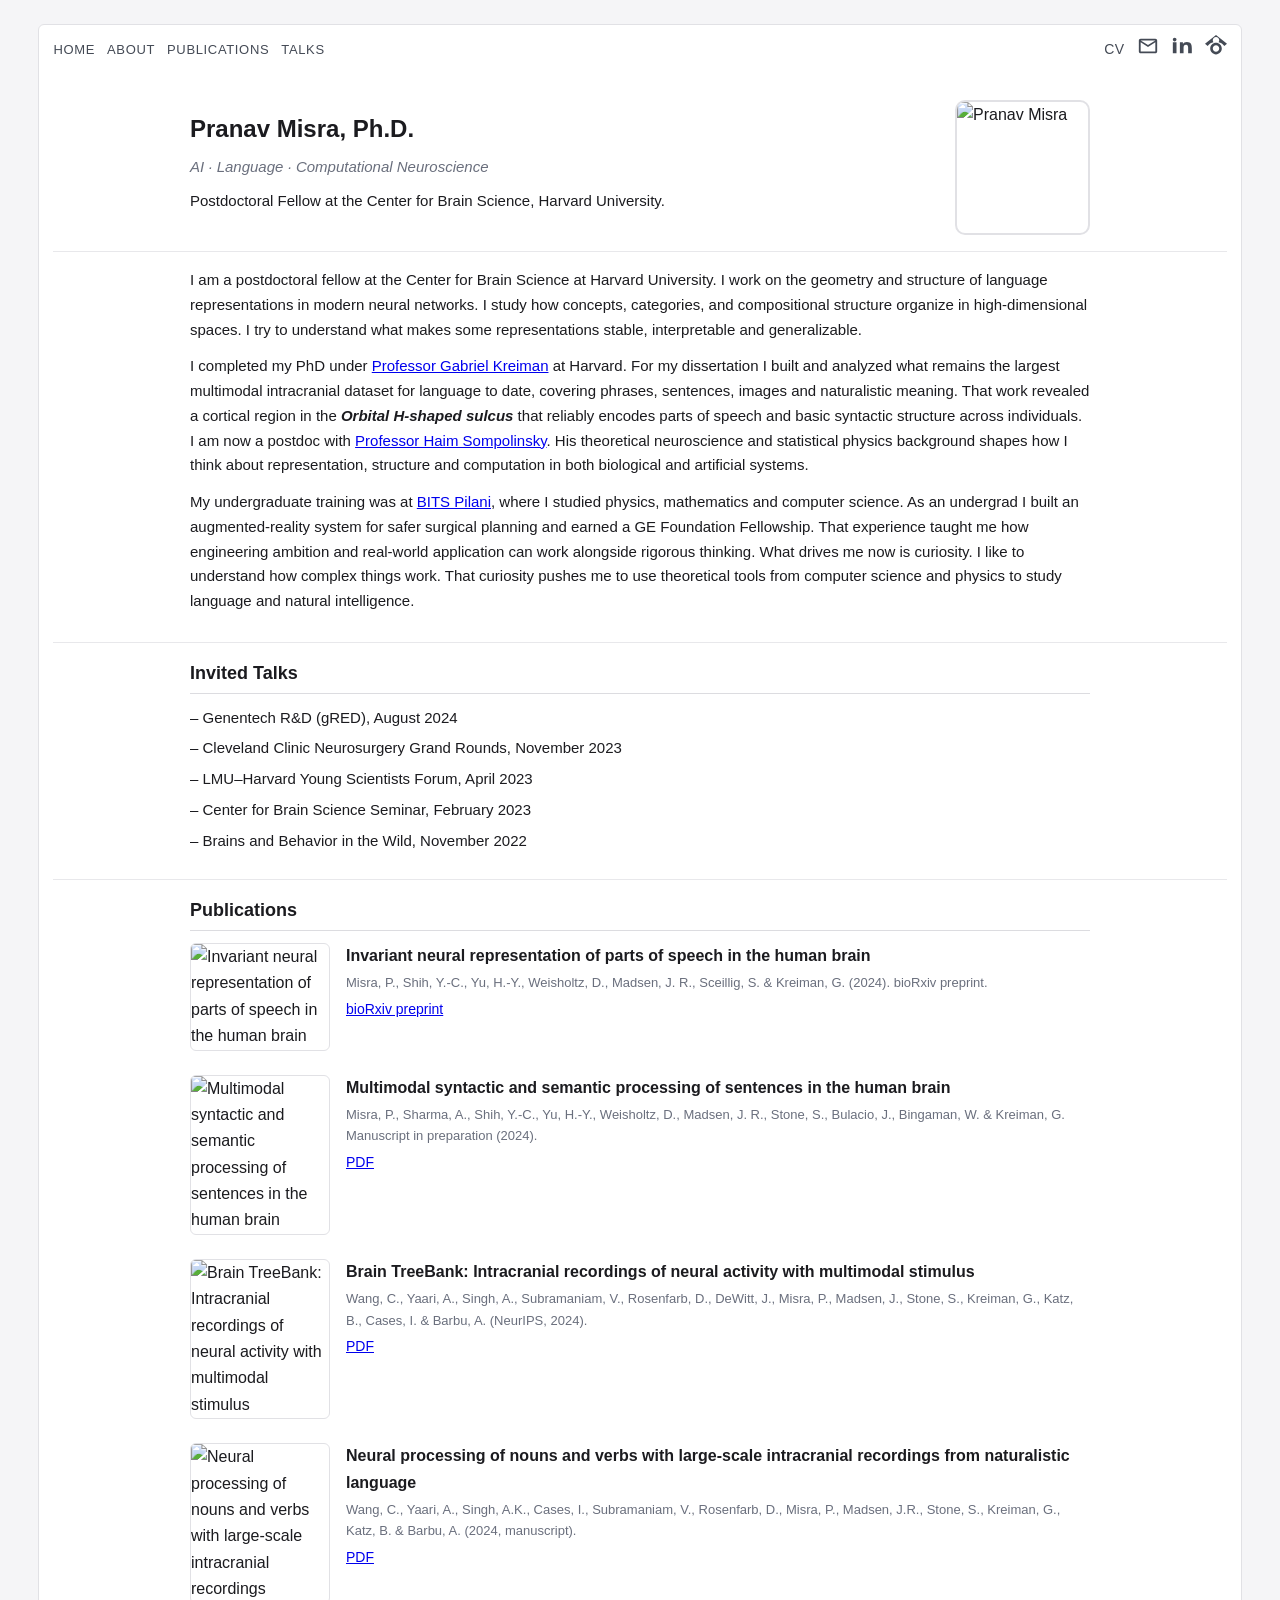
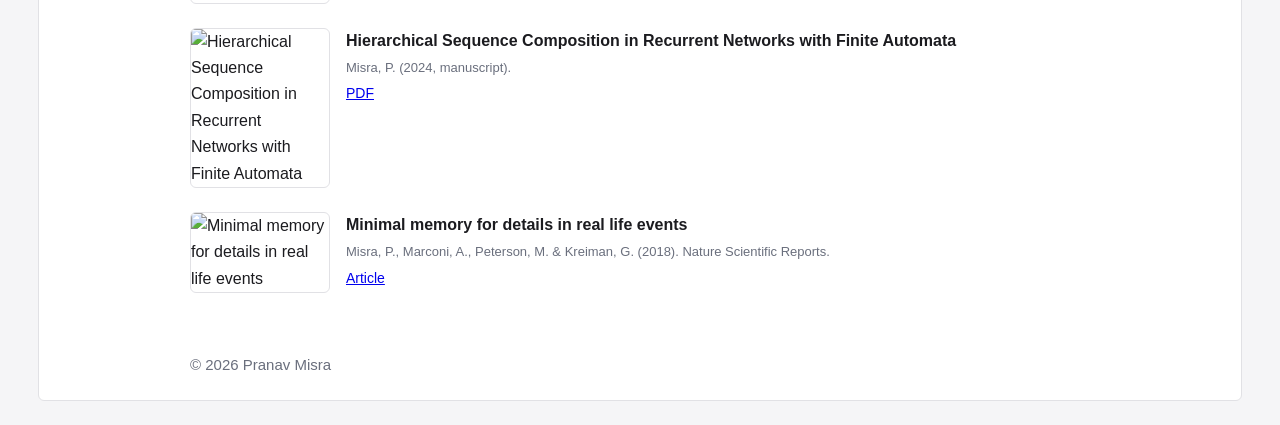
==== index.html @ 53f5a21b "Update index with GK HS links.html" ====
<!DOCTYPE html>
<html lang="en">
<head>
  <meta charset="UTF-8"/>
  <meta name="viewport" content="width=device-width, initial-scale=1"/>
  <title>Pranav Misra</title>
  <link rel="stylesheet" href="style.css?v=8"/>
</head>
<body>
  <div class="wrapper">

    <!-- Header bar: nav + icons on one line -->
    <div class="header-bar">
      <nav class="nav">
        <a href="#home">Home</a>
        <a href="#about">About</a>
        <a href="#publications">Publications</a>
        <a href="#talks">Talks</a>
      </nav>

      <div class="icon-bar">
        <a href="https://www.dropbox.com/scl/fi/48n5oii9em3ad4qnmveyy/PranavMisraCV.pdf?rlkey=rn5c4rdkqhubyv1cmznnv1qcr&dl=0"
           target="_blank" rel="noreferrer" title="CV" class="icon-text">
          CV
        </a>

        <a href="mailto:misra@g.harvard.edu" title="Email">
          <svg viewBox="0 0 24 24">
            <path d="M0 0h24v24H0z" fill="none"/>
            <path d="M20 4H4c-1.1 0-2 .9-2 2v12c0 1.1.9 2 2 2h16c1.1 0 2-.9 2-2V6c0-1.1-.9-2-2-2zm0 2-8 5-8-5h16zm0 12H4V8l8 5 8-5v10z"/>
          </svg>
        </a>

        <a href="https://www.linkedin.com/in/pranav-misra" target="_blank" rel="noreferrer" title="LinkedIn">
          <svg viewBox="0 0 24 24">
            <path d="M4 3C2.9 3 2 3.9 2 5s.9 2 2 2 2-.9 2-2S5.1 3 4 3zM2 8h4v12H2V8zm7 0h4v1.7c.8-1.2 2.3-2.2 4.3-2.2 4.6 0 5.4 3 5.4 6.9V20h-4v-5.7c0-1.7-.1-3.8-2.3-3.8-2.3 0-2.7 1.8-2.7 3.6V20h-4V8z"/>
          </svg>
        </a>

        <a href="https://scholar.google.com/citations?user=cwcxlLkAAAAJ"
           target="_blank" rel="noreferrer" title="Google Scholar">
          <svg viewBox="0 0 512 512">
            <path d="M256 0 0 202.7l62.9 51.2C91.3 207.3 141.1 176 196.4 166.3 186.4 154.2 181 139.4 181 124c0-41.4 33.6-75 75-75s75 33.6 75 75c0 15.4-5.4 30.2-15.4 42.3 55.3 9.7 105.1 41 133.5 87.6L512 202.7 256 0zM256 181c-74.4 0-135 60.6-135 135s60.6 135 135 135 135-60.6 135-135-60.6-135-135-135zm0 60c41.4 0 75 33.6 75 75s-33.6 75-75 75-75-33.6-75-75 33.6-75 75-75z"/>
          </svg>
        </a>
      </div>
    </div>

    <!-- <section id="home" class="section hero">
      <div class="container">
        <h1>Pranav Misra, Ph.D.</h1>
        <p class="subtitle">AI · Language · Computational Neuroscience</p>
        <p>Postdoctoral Fellow at the Center for Brain Science, Harvard University.</p>
      </div>
    </section> -->

    <section id="home" class="section hero">
      <div class="container hero-row">
        <div class="hero-main">
          <h1>Pranav Misra, Ph.D.</h1>
          <p class="subtitle">AI · Language · Computational Neuroscience</p>
          <p>Postdoctoral Fellow at the Center for Brain Science, Harvard University.</p>
        </div>
    
        <img src="./website-images/PM.jpg"
             alt="Pranav Misra"
             class="hero-photo">
      </div>
    </section>

    <!-- <section id="about" class="section">
      <div class="container">
        <p>
          I am a postdoctoral fellow working on the geometry and structure of language representations in large neural networks. I study how concepts, categories and compositional structure are organized in high-dimensional spaces, and I explore theoretical principles that explain why some representations remain stable, identifiable and generalizable.
        </p>
        <p>
          My PhD in Biophysics at Harvard focused on language in the human brain. I built and analyzed what is to date the largest multimodal intracranial dataset for language, covering phrases, sentences, images and naturalistic meaning. That work revealed a cortical region with reliable sensitivity to parts of speech and basic syntactic structure across individuals.
        </p>
        <p>
          My academic path began at BITS Pilani, where I studied physics, mathematics and computer science. Early projects ranged from geometry and gravitational theory to neural networks and augmented reality for safer surgical planning. These experiences shaped the broad question that drives my work today: how structured computation in language can be formally defined, represented and understood across both biological and artificial systems.
        </p>
      </div>
    </section> -->

<section id="about" class="section">
  <div class="container">
    <p>
      I am a postdoctoral fellow at the Center for Brain Science at Harvard University. I work on the geometry and structure of language representations in modern neural networks. I study how concepts, categories, and compositional structure organize in high-dimensional spaces. I try to understand what makes some representations stable, interpretable and generalizable.
    </p>

    <p>
      I completed my PhD under <a href="https://klab.tch.harvard.edu/people/GK_Personal_Page/GK_personal_page.html" target="_blank" rel="noreferrer">Professor Gabriel Kreiman</a> at Harvard. For my dissertation I built and analyzed what remains the largest multimodal intracranial dataset for language to date, covering phrases, sentences, images and naturalistic meaning. That work revealed a cortical region in the <strong><em>Orbital H-shaped sulcus</em></strong> that reliably encodes parts of speech and basic syntactic structure across individuals. I am now a postdoc with <a href="https://cbs.fas.harvard.edu/directory/haim-sompolinsky/" target="_blank" rel="noreferrer">Professor Haim Sompolinsky</a>. His theoretical neuroscience and statistical physics background shapes how I think about representation, structure and computation in both biological and artificial systems.
    </p>

    <p>
      My undergraduate training was at <a href="https://www.bits-pilani.ac.in/" target="_blank" rel="noreferrer">BITS Pilani</a>, where I studied physics, mathematics and computer science. As an undergrad I built an augmented-reality system for safer surgical planning and earned a GE Foundation Fellowship. That experience taught me how engineering ambition and real-world application can work alongside rigorous thinking. What drives me now is curiosity. I like to understand how complex things work. That curiosity pushes me to use theoretical tools from computer science and physics to study language and natural intelligence.
    </p>
  </div>
</section>    

    <section id="talks" class="section alt">
      <div class="container">
        <h2>Invited Talks</h2>
        <ul class="list-simple">
          <li>Genentech R&amp;D (gRED), August 2024</li>
          <li>Cleveland Clinic Neurosurgery Grand Rounds, November 2023</li>
          <li>LMU–Harvard Young Scientists Forum, April 2023</li>
          <li>Center for Brain Science Seminar, February 2023</li>
          <li>Brains and Behavior in the Wild, November 2022</li>
        </ul>
      </div>
    </section>    

    <section id="publications" class="section">
      <div class="container">
        <h2>Publications</h2>

        <div class="pub-list">

          <!-- Parts of speech -->
          <div class="pub-entry">
            <img src="./website-images/partsOfSpeech.jpg"
                 alt="Invariant neural representation of parts of speech in the human brain"
                 class="pub-thumb"/>
            <div class="pub-text">
              <div class="pub-title">
                Invariant neural representation of parts of speech in the human brain
              </div>
              <div class="pub-meta muted">
                Misra, P., Shih, Y.-C., Yu, H.-Y., Weisholtz, D., Madsen, J. R., Sceillig, S. &amp; Kreiman, G. (2024). bioRxiv preprint.
              </div>
              <div class="pub-links">
                <a href="https://www.biorxiv.org/content/10.1101/2024.01.15.575788v1"
                   target="_blank" rel="noreferrer">bioRxiv preprint</a>
              </div>
            </div>
          </div>

          <!-- Multimodal syntax & semantics -->
          <div class="pub-entry">
            <img src="./website-images/syntaxAndSemantics.jpg"
                 alt="Multimodal syntactic and semantic processing of sentences in the human brain"
                 class="pub-thumb"/>
            <div class="pub-text">
              <div class="pub-title">
                Multimodal syntactic and semantic processing of sentences in the human brain
              </div>
              <div class="pub-meta muted">
                Misra, P., Sharma, A., Shih, Y.-C., Yu, H.-Y., Weisholtz, D., Madsen, J. R., Stone, S., Bulacio, J., Bingaman, W. &amp; Kreiman, G. Manuscript in preparation (2024).
              </div>
              <div class="pub-links">
                <a href="https://www.dropbox.com/scl/fi/wtn0qwo9p2lszp060d16v/Chapter4.pdf?rlkey=dqkh0q1vzlxjac2b4rf4hz4q4&dl=0"
                   target="_blank" rel="noreferrer">PDF</a>
              </div>
            </div>
          </div>

          <!-- Brain TreeBank -->
          <div class="pub-entry">
            <img src="./website-images/brainTreeBank.png"
                 alt="Brain TreeBank: Intracranial recordings of neural activity with multimodal stimulus"
                 class="pub-thumb"/>
            <div class="pub-text">
              <div class="pub-title">
                Brain TreeBank: Intracranial recordings of neural activity with multimodal stimulus
              </div>
              <div class="pub-meta muted">
                Wang, C., Yaari, A., Singh, A., Subramaniam, V., Rosenfarb, D., DeWitt, J., Misra, P., Madsen, J., Stone, S., Kreiman, G., Katz, B., Cases, I. &amp; Barbu, A. (NeurIPS, 2024).
              </div>
              <div class="pub-links">
                <a href="https://openreview.net/pdf?id=KZlJF8kguO"
                   target="_blank" rel="noreferrer">PDF</a>
              </div>
            </div>
          </div>

          <!-- Nouns vs verbs -->
          <div class="pub-entry">
            <img src="./website-images/nounsNverbs.jpg"
                 alt="Neural processing of nouns and verbs with large-scale intracranial recordings"
                 class="pub-thumb"/>
            <div class="pub-text">
              <div class="pub-title">
                Neural processing of nouns and verbs with large-scale intracranial recordings from naturalistic language
              </div>
              <div class="pub-meta muted">
                Wang, C., Yaari, A., Singh, A.K., Cases, I., Subramaniam, V., Rosenfarb, D., Misra, P., Madsen, J.R., Stone, S., Kreiman, G., Katz, B. &amp; Barbu, A. (2024, manuscript).
              </div>
              <div class="pub-links">
                <a href="https://www.dropbox.com/scl/fi/bvjoke031nmq9m0ee1fgv/Decoding_Language.pdf?rlkey=817f9f75x6ud20y71ex8ix5fz&dl=0"
                   target="_blank" rel="noreferrer">PDF</a>
              </div>
            </div>
          </div>

          <!-- Hierarchical sequence composition -->
          <div class="pub-entry">
            <img src="./website-images/heirarchicalRNN.jpg"
                 alt="Hierarchical Sequence Composition in Recurrent Networks with Finite Automata"
                 class="pub-thumb"/>
            <div class="pub-text">
              <div class="pub-title">
                Hierarchical Sequence Composition in Recurrent Networks with Finite Automata
              </div>
              <div class="pub-meta muted">
                Misra, P. (2024, manuscript).
              </div>
              <div class="pub-links">
                <a href="https://www.dropbox.com/scl/fi/yhtxqrgiabdyzbt7j3u0r/Qual_Proposal.pdf?rlkey=0jbk6j3adco1aftbe6se3qzq7&st=vxmzec0i&dl=0"
                   target="_blank" rel="noreferrer">PDF</a>
              </div>
            </div>
          </div>

          <!-- Minimal memory -->
          <div class="pub-entry">
            <img src="./website-images/minMemory.jpg"
                 alt="Minimal memory for details in real life events"
                 class="pub-thumb"/>
            <div class="pub-text">
              <div class="pub-title">
                Minimal memory for details in real life events
              </div>
              <div class="pub-meta muted">
                Misra, P., Marconi, A., Peterson, M. &amp; Kreiman, G. (2018). Nature Scientific Reports.
              </div>
              <div class="pub-links">
                <a href="https://www.nature.com/articles/s41598-018-33792-2"
                   target="_blank" rel="noreferrer">Article</a>
              </div>
            </div>
          </div>

        </div>
      </div>
    </section>



    <footer class="site-footer">
      <div class="container">
        <p>© <span id="year"></span> Pranav Misra</p>
      </div>
    </footer>

    <script>
      document.getElementById("year").textContent = new Date().getFullYear();
    </script>
  </div>
</body>
</html>
---- style.css ----
/* Clean, aligned, minimal academic layout */

/* Global reset */
* {
  box-sizing: border-box;
  margin: 0;
  padding: 0;
}

/* Base */
body {
  font-family: -apple-system, BlinkMacSystemFont, "Segoe UI", Roboto, sans-serif;
  font-size: 16px;
  line-height: 1.65;
  color: #1b1b1f;
  background: #f5f5f7;
  padding: 24px 0;
}

/* Unified wrapper */
.wrapper {
  width: 94%;        /* text takes 94% of screen */
  margin: 0 3%;      /* 3% left, 3% right */
  background: #ffffff;
  border: 1px solid #e1e1e5;
  border-radius: 6px;
  padding: 10px 14px;
}

/* Container inside sections */
.container {
  max-width: 900px;
  margin: 0 auto;
}

/* Header bar with nav + icons */
.header-bar {
  display: flex;
  justify-content: space-between;
  align-items: center;
  margin-bottom: 20px;
}

/* Navigation */
.nav {
  display: flex;
  flex-wrap: wrap;
  gap: 12px;
  font-size: 13px;
}

.nav a {
  color: #444a55;
  text-transform: uppercase;
  letter-spacing: 0.05em;
  text-decoration: none;
}

.nav a:hover {
  color: #000000;
}

/* Icon bar on the right */
.icon-bar {
  display: flex;
  align-items: center;
  gap: 12px;
  font-size: 14px;
}

.icon-bar a {
  color: #444a55;
  text-decoration: none;
}

.icon-bar a:hover {
  color: #000000;
}

.icon-bar svg {
  width: 22px;
  height: 22px;
  fill: currentColor;
}

.icon-text {
  font-weight: 500;
  letter-spacing: 0.03em;
  text-transform: uppercase;
}

/* Sections */
.section {
  padding: 16px 0;
  border-bottom: 1px solid #e8e8eb;
}

.section:last-of-type {
  border-bottom: none;
}

.section.alt {
  background: transparent;
}

/* Typography */
h1 {
  font-size: 24px;
  font-weight: 600;
  margin-bottom: 6px;
}

.subtitle {
  font-size: 15px;
  font-style: italic;
  color: #6a6f7d;
  margin-bottom: 10px;
}

h2 {
  font-size: 18px;
  font-weight: 600;
  padding-bottom: 4px;
  border-bottom: 1px solid #dcdce0;
  margin-bottom: 12px;
}

h3 {
  font-size: 15px;
  font-weight: 600;
  margin-bottom: 6px;
}

p {
  font-size: 15px;
  margin-bottom: 12px;
}

.muted {
  font-size: 13px;
  color: #6a6f7d;
}

/* Lists */
ul {
  margin-left: 20px;
  margin-bottom: 10px;
}

li {
  margin-bottom: 6px;
  font-size: 15px;
}

/* Talks bullet style */
.list-simple {
  list-style: none;
  margin-left: 0;
}

.list-simple li::before {
  content: "– ";
}

/* Publications with thumbnails */
.pub-list {
  margin-top: 12px;
}

.pub-entry {
  display: grid;
  grid-template-columns: 140px auto;
  gap: 16px;
  margin-bottom: 24px;
  align-items: flex-start;
}

.pub-thumb {
  width: 140px;
  border-radius: 6px;
  border: 1px solid #e1e1e5;
  object-fit: cover;
}

.pub-text {
  font-size: 14px;
}

.pub-title {
  font-size: 16px;
  font-weight: 600;
  margin-bottom: 3px;
}

.pub-meta {
  margin-bottom: 4px;
}

.pub-links a {
  font-size: 14px;
}

/* Footer */
.site-footer {
  margin-top: 20px;
  font-size: 13px;
  color: #6a6f7d;
}


/* === HERO ROW THAT NEVER WRAPS === */
.hero-row {
  display: flex;
  flex-wrap: nowrap;          /* NEVER wrap */
  align-items: center;
  justify-content: space-between;
  gap: 16px;
}

.hero-main {
  flex: 1 1 auto;             /* allow text block to shrink */
  min-width: 0;               /* <-- THE MAGIC FIX */
}

.hero-photo {
  width: 135px;               /* your desired size */
  height: 135px;
  object-fit: cover;
  border-radius: 10px;
  border: 2px solid #e1e1e5;
  flex-shrink: 0;             /* do NOT shrink image */
}
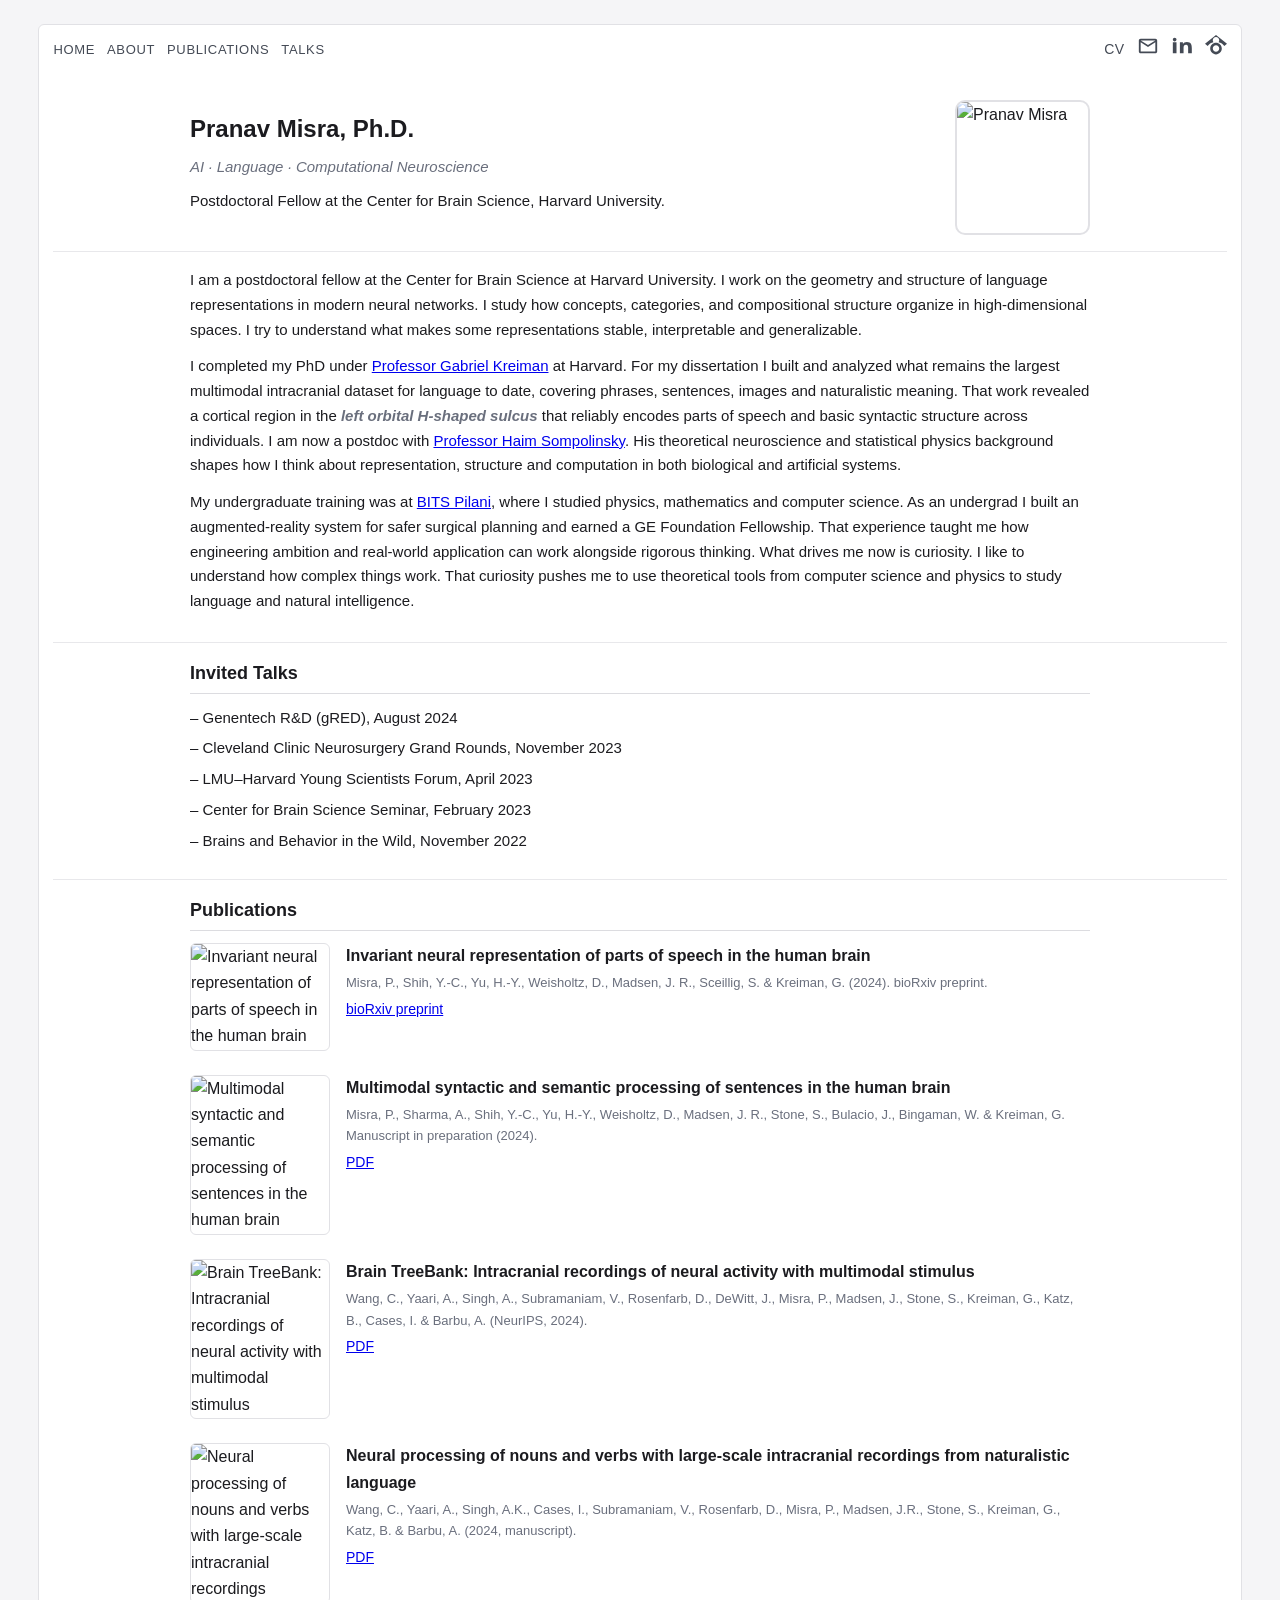
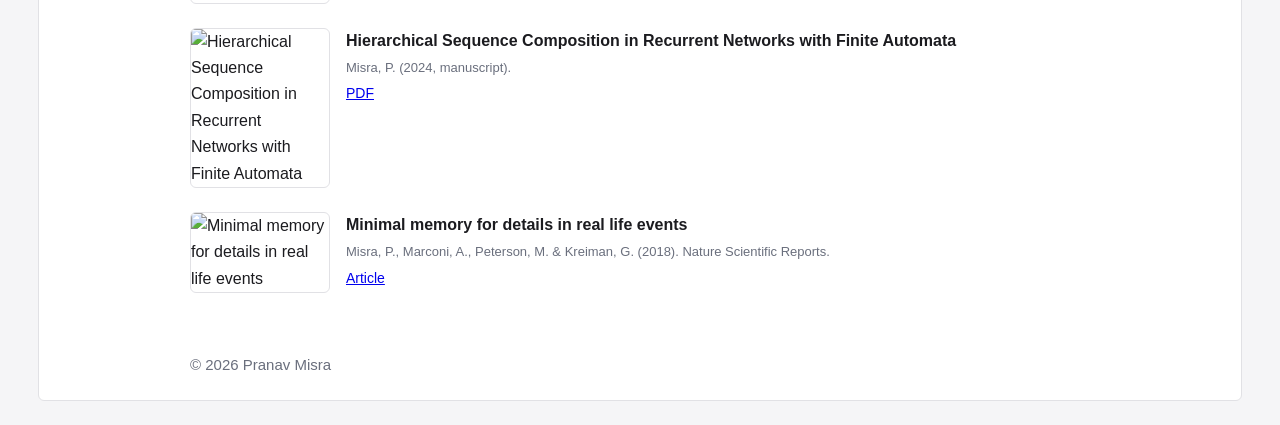
==== commit c00cae79: "Update index with links.html" ====
--- a/index.html
+++ b/index.html
@@ -89,7 +89,7 @@
     </p>
 
     <p>
-      I completed my PhD under <a href="https://klab.tch.harvard.edu/people/GK_Personal_Page/GK_personal_page.html" target="_blank" rel="noreferrer">Professor Gabriel Kreiman</a> at Harvard. For my dissertation I built and analyzed what remains the largest multimodal intracranial dataset for language to date, covering phrases, sentences, images and naturalistic meaning. That work revealed a cortical region in the <strong><em>Orbital H-shaped sulcus</em></strong> that reliably encodes parts of speech and basic syntactic structure across individuals. I am now a postdoc with <a href="https://cbs.fas.harvard.edu/directory/haim-sompolinsky/" target="_blank" rel="noreferrer">Professor Haim Sompolinsky</a>. His theoretical neuroscience and statistical physics background shapes how I think about representation, structure and computation in both biological and artificial systems.
+      I completed my PhD under <a href="https://klab.tch.harvard.edu/people/GK_Personal_Page/GK_personal_page.html" target="_blank" rel="noreferrer">Professor Gabriel Kreiman</a> at Harvard. For my dissertation I built and analyzed what remains the largest multimodal intracranial dataset for language to date, covering phrases, sentences, images and naturalistic meaning. That work revealed a cortical region in the <strong><em style="color:#6a6f7d;">left orbital H-shaped sulcus</em></strong> that reliably encodes parts of speech and basic syntactic structure across individuals. I am now a postdoc with <a href="https://cbs.fas.harvard.edu/directory/haim-sompolinsky/" target="_blank" rel="noreferrer">Professor Haim Sompolinsky</a>. His theoretical neuroscience and statistical physics background shapes how I think about representation, structure and computation in both biological and artificial systems.
     </p>
 
     <p>
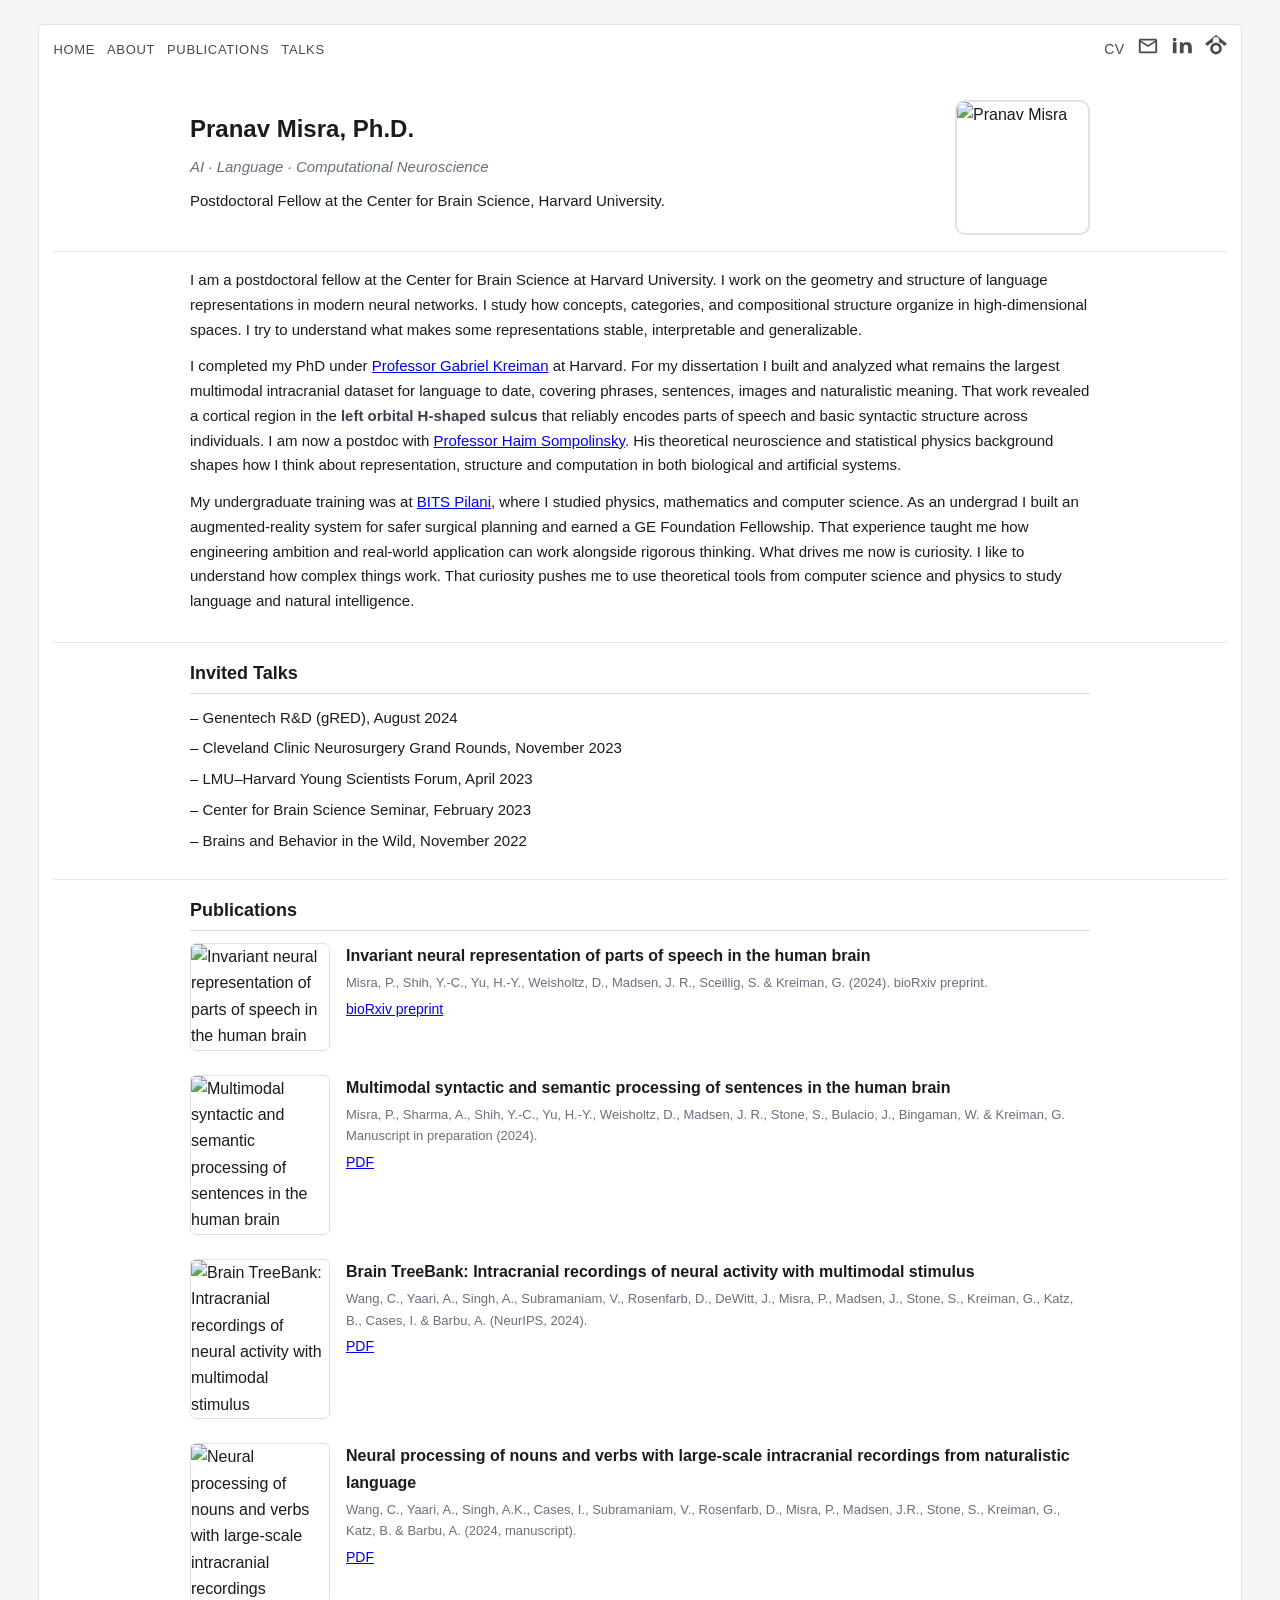
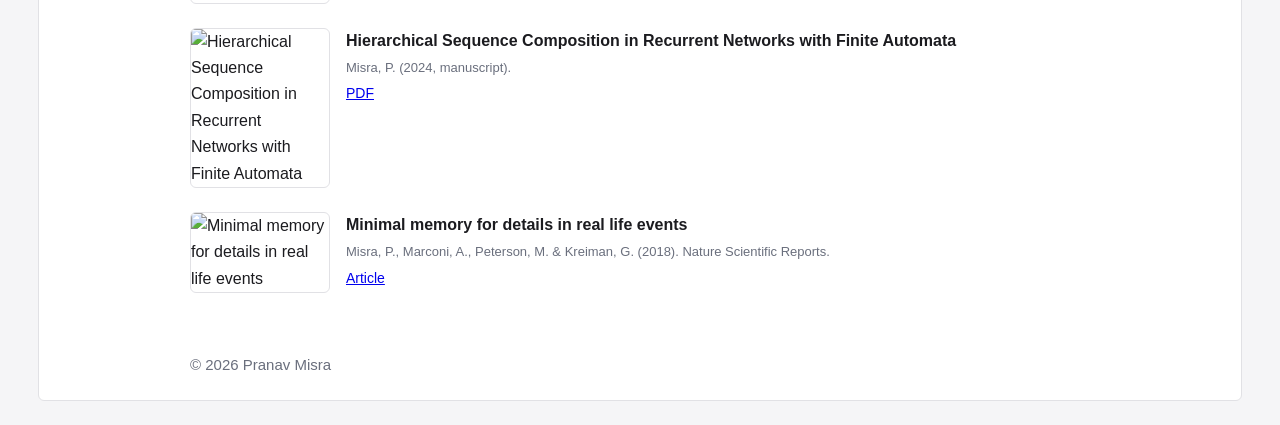
==== commit d2a0781b: "Update index.html" ====
--- a/index.html
+++ b/index.html
@@ -89,7 +89,7 @@
     </p>
 
     <p>
-      I completed my PhD under <a href="https://klab.tch.harvard.edu/people/GK_Personal_Page/GK_personal_page.html" target="_blank" rel="noreferrer">Professor Gabriel Kreiman</a> at Harvard. For my dissertation I built and analyzed what remains the largest multimodal intracranial dataset for language to date, covering phrases, sentences, images and naturalistic meaning. That work revealed a cortical region in the <strong><em style="color:#6a6f7d;">left orbital H-shaped sulcus</em></strong> that reliably encodes parts of speech and basic syntactic structure across individuals. I am now a postdoc with <a href="https://cbs.fas.harvard.edu/directory/haim-sompolinsky/" target="_blank" rel="noreferrer">Professor Haim Sompolinsky</a>. His theoretical neuroscience and statistical physics background shapes how I think about representation, structure and computation in both biological and artificial systems.
+      I completed my PhD under <a href="https://klab.tch.harvard.edu/people/GK_Personal_Page/GK_personal_page.html" target="_blank" rel="noreferrer">Professor Gabriel Kreiman</a> at Harvard. For my dissertation I built and analyzed what remains the largest multimodal intracranial dataset for language to date, covering phrases, sentences, images and naturalistic meaning. That work revealed a cortical region in the <strong style="color:#3a3f4d;">left orbital H-shaped sulcus</strong> that reliably encodes parts of speech and basic syntactic structure across individuals. I am now a postdoc with <a href="https://cbs.fas.harvard.edu/directory/haim-sompolinsky/" target="_blank" rel="noreferrer">Professor Haim Sompolinsky</a>. His theoretical neuroscience and statistical physics background shapes how I think about representation, structure and computation in both biological and artificial systems.
     </p>
 
     <p>
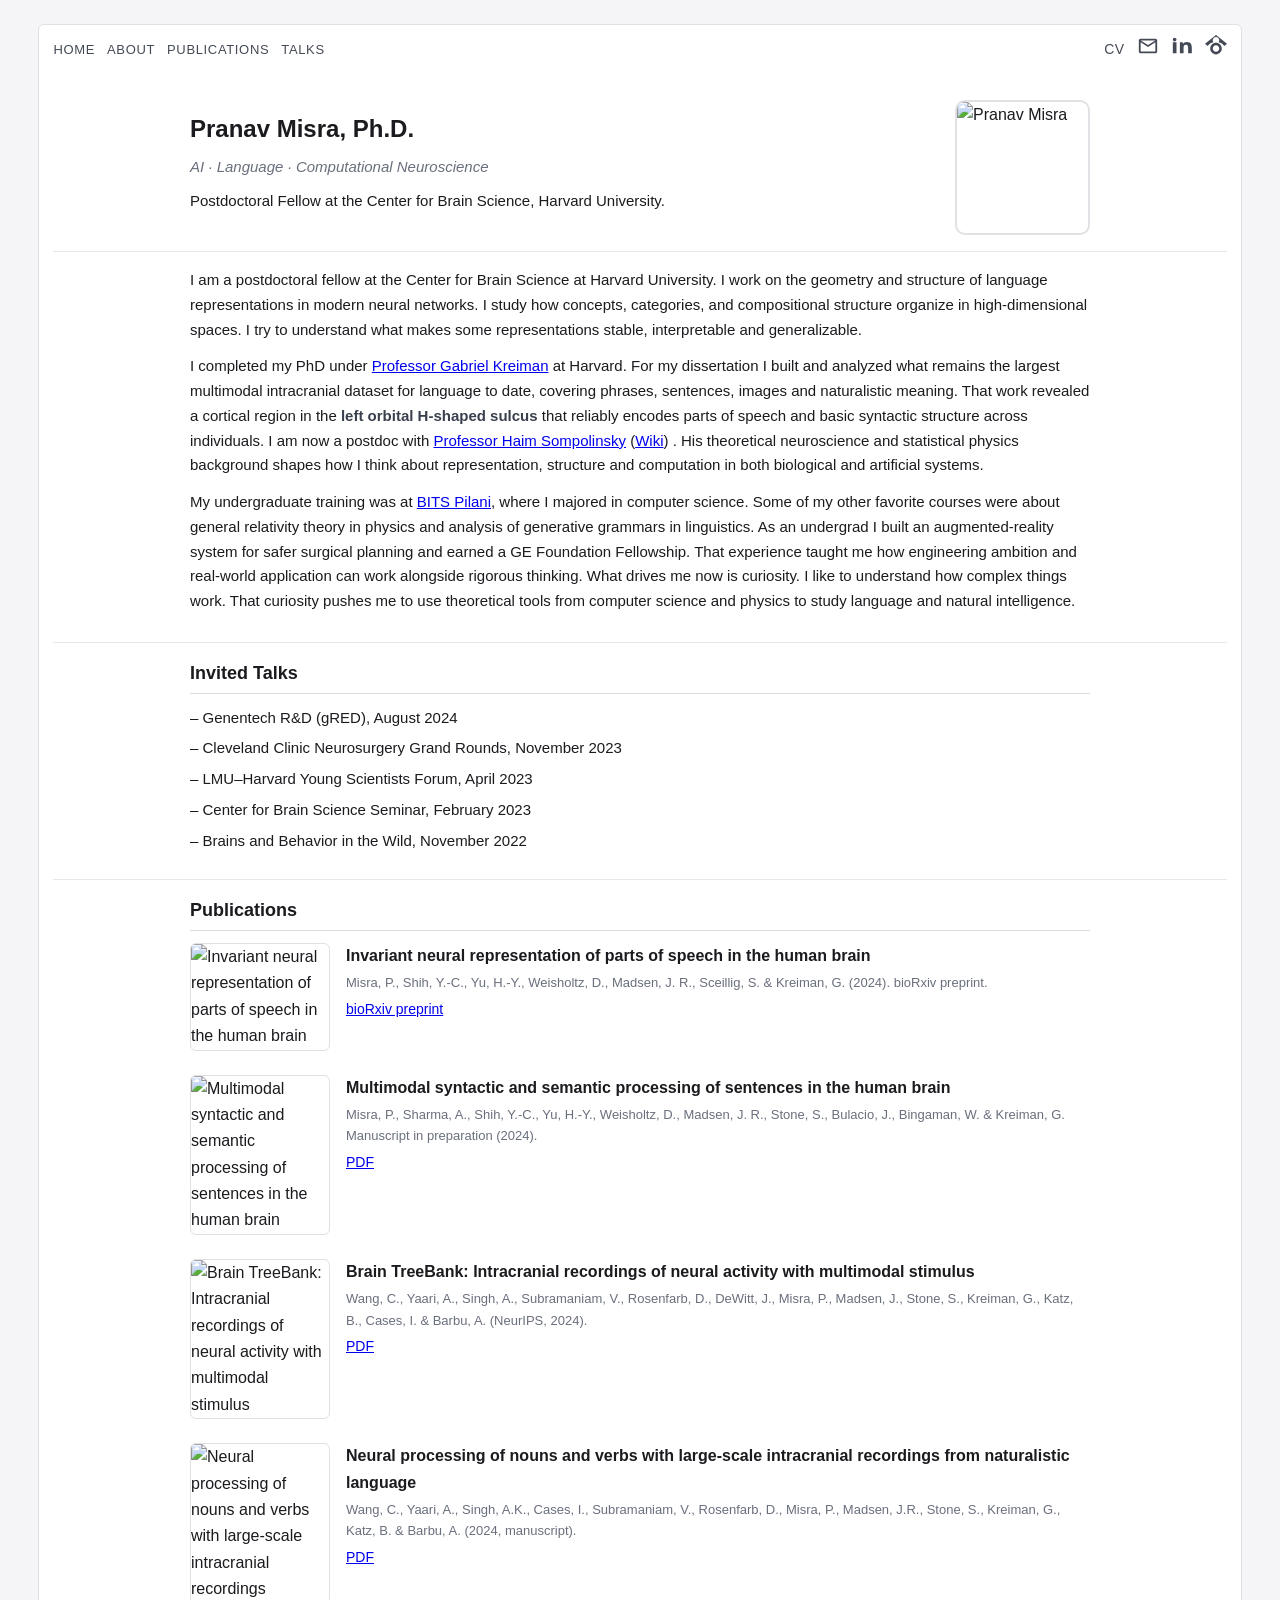
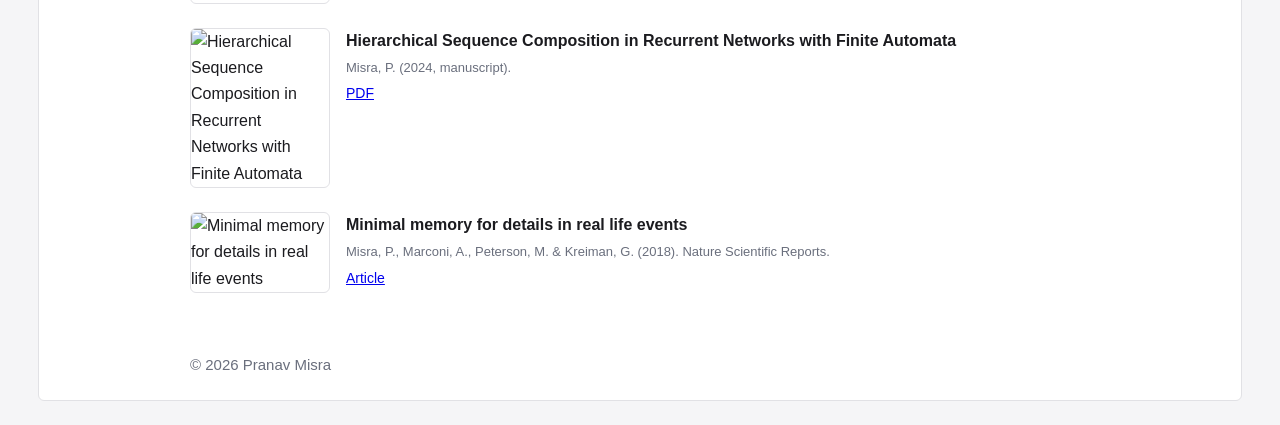
==== commit 16fd21fb: "wiki" ====
--- a/index.html
+++ b/index.html
@@ -89,11 +89,11 @@
     </p>
 
     <p>
-      I completed my PhD under <a href="https://klab.tch.harvard.edu/people/GK_Personal_Page/GK_personal_page.html" target="_blank" rel="noreferrer">Professor Gabriel Kreiman</a> at Harvard. For my dissertation I built and analyzed what remains the largest multimodal intracranial dataset for language to date, covering phrases, sentences, images and naturalistic meaning. That work revealed a cortical region in the <strong style="color:#3a3f4d;">left orbital H-shaped sulcus</strong> that reliably encodes parts of speech and basic syntactic structure across individuals. I am now a postdoc with <a href="https://cbs.fas.harvard.edu/directory/haim-sompolinsky/" target="_blank" rel="noreferrer">Professor Haim Sompolinsky</a>. His theoretical neuroscience and statistical physics background shapes how I think about representation, structure and computation in both biological and artificial systems.
+      I completed my PhD under <a href="https://klab.tch.harvard.edu/people/GK_Personal_Page/GK_personal_page.html" target="_blank" rel="noreferrer">Professor Gabriel Kreiman</a> at Harvard. For my dissertation I built and analyzed what remains the largest multimodal intracranial dataset for language to date, covering phrases, sentences, images and naturalistic meaning. That work revealed a cortical region in the <strong style="color:#3a3f4d;">left orbital H-shaped sulcus</strong> that reliably encodes parts of speech and basic syntactic structure across individuals. I am now a postdoc with <a href="https://cbs.fas.harvard.edu/directory/haim-sompolinsky/" target="_blank" rel="noreferrer">Professor Haim Sompolinsky</a> (<a href="https://en.wikipedia.org/wiki/Haim_Sompolinsky" target="_blank" rel="noreferrer">Wiki</a>) . His theoretical neuroscience and statistical physics background shapes how I think about representation, structure and computation in both biological and artificial systems.
     </p>
 
     <p>
-      My undergraduate training was at <a href="https://www.bits-pilani.ac.in/" target="_blank" rel="noreferrer">BITS Pilani</a>, where I studied physics, mathematics and computer science. As an undergrad I built an augmented-reality system for safer surgical planning and earned a GE Foundation Fellowship. That experience taught me how engineering ambition and real-world application can work alongside rigorous thinking. What drives me now is curiosity. I like to understand how complex things work. That curiosity pushes me to use theoretical tools from computer science and physics to study language and natural intelligence.
+      My undergraduate training was at <a href="https://www.bits-pilani.ac.in/" target="_blank" rel="noreferrer">BITS Pilani</a>, where I majored in computer science. Some of my other favorite courses were about general relativity theory in physics and analysis of generative grammars in linguistics. As an undergrad I built an augmented-reality system for safer surgical planning and earned a GE Foundation Fellowship. That experience taught me how engineering ambition and real-world application can work alongside rigorous thinking. What drives me now is curiosity. I like to understand how complex things work. That curiosity pushes me to use theoretical tools from computer science and physics to study language and natural intelligence.
     </p>
   </div>
 </section>    
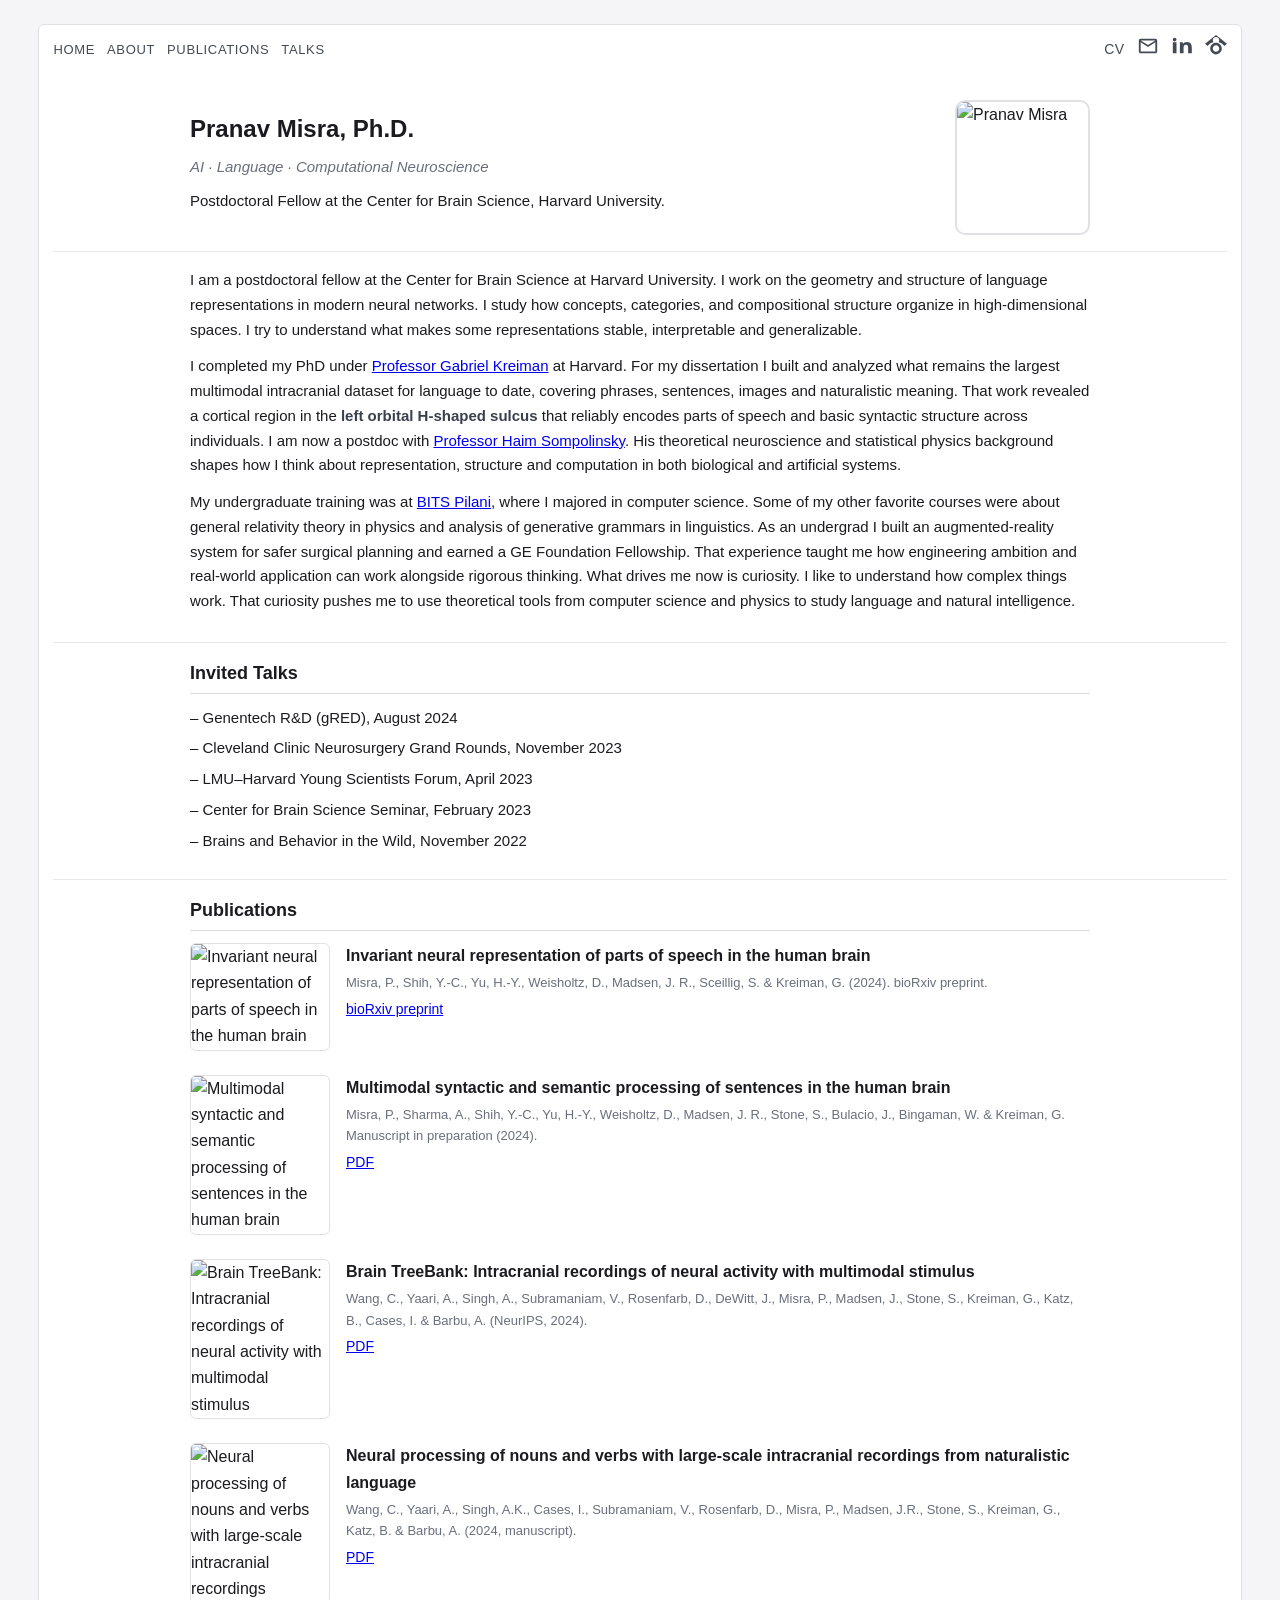
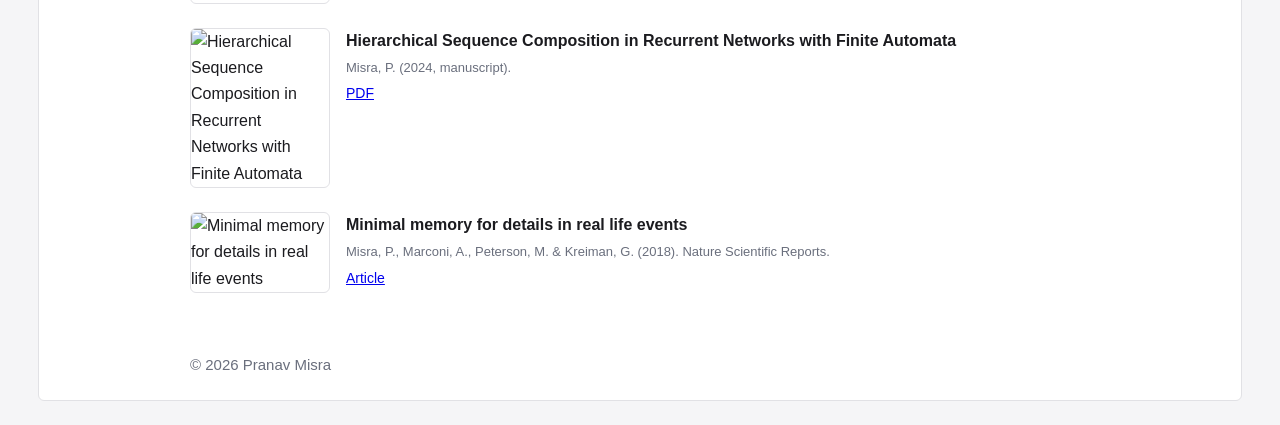
==== commit 14ff703d: "wiki2" ====
--- a/index.html
+++ b/index.html
@@ -89,7 +89,7 @@
     </p>
 
     <p>
-      I completed my PhD under <a href="https://klab.tch.harvard.edu/people/GK_Personal_Page/GK_personal_page.html" target="_blank" rel="noreferrer">Professor Gabriel Kreiman</a> at Harvard. For my dissertation I built and analyzed what remains the largest multimodal intracranial dataset for language to date, covering phrases, sentences, images and naturalistic meaning. That work revealed a cortical region in the <strong style="color:#3a3f4d;">left orbital H-shaped sulcus</strong> that reliably encodes parts of speech and basic syntactic structure across individuals. I am now a postdoc with <a href="https://cbs.fas.harvard.edu/directory/haim-sompolinsky/" target="_blank" rel="noreferrer">Professor Haim Sompolinsky</a> (<a href="https://en.wikipedia.org/wiki/Haim_Sompolinsky" target="_blank" rel="noreferrer">Wiki</a>) . His theoretical neuroscience and statistical physics background shapes how I think about representation, structure and computation in both biological and artificial systems.
+      I completed my PhD under <a href="https://klab.tch.harvard.edu/people/GK_Personal_Page/GK_personal_page.html" target="_blank" rel="noreferrer">Professor Gabriel Kreiman</a> at Harvard. For my dissertation I built and analyzed what remains the largest multimodal intracranial dataset for language to date, covering phrases, sentences, images and naturalistic meaning. That work revealed a cortical region in the <strong style="color:#3a3f4d;">left orbital H-shaped sulcus</strong> that reliably encodes parts of speech and basic syntactic structure across individuals. I am now a postdoc with <a href="https://en.wikipedia.org/wiki/Haim_Sompolinsky" target="_blank" rel="noreferrer">Professor Haim Sompolinsky</a>. His theoretical neuroscience and statistical physics background shapes how I think about representation, structure and computation in both biological and artificial systems.
     </p>
 
     <p>
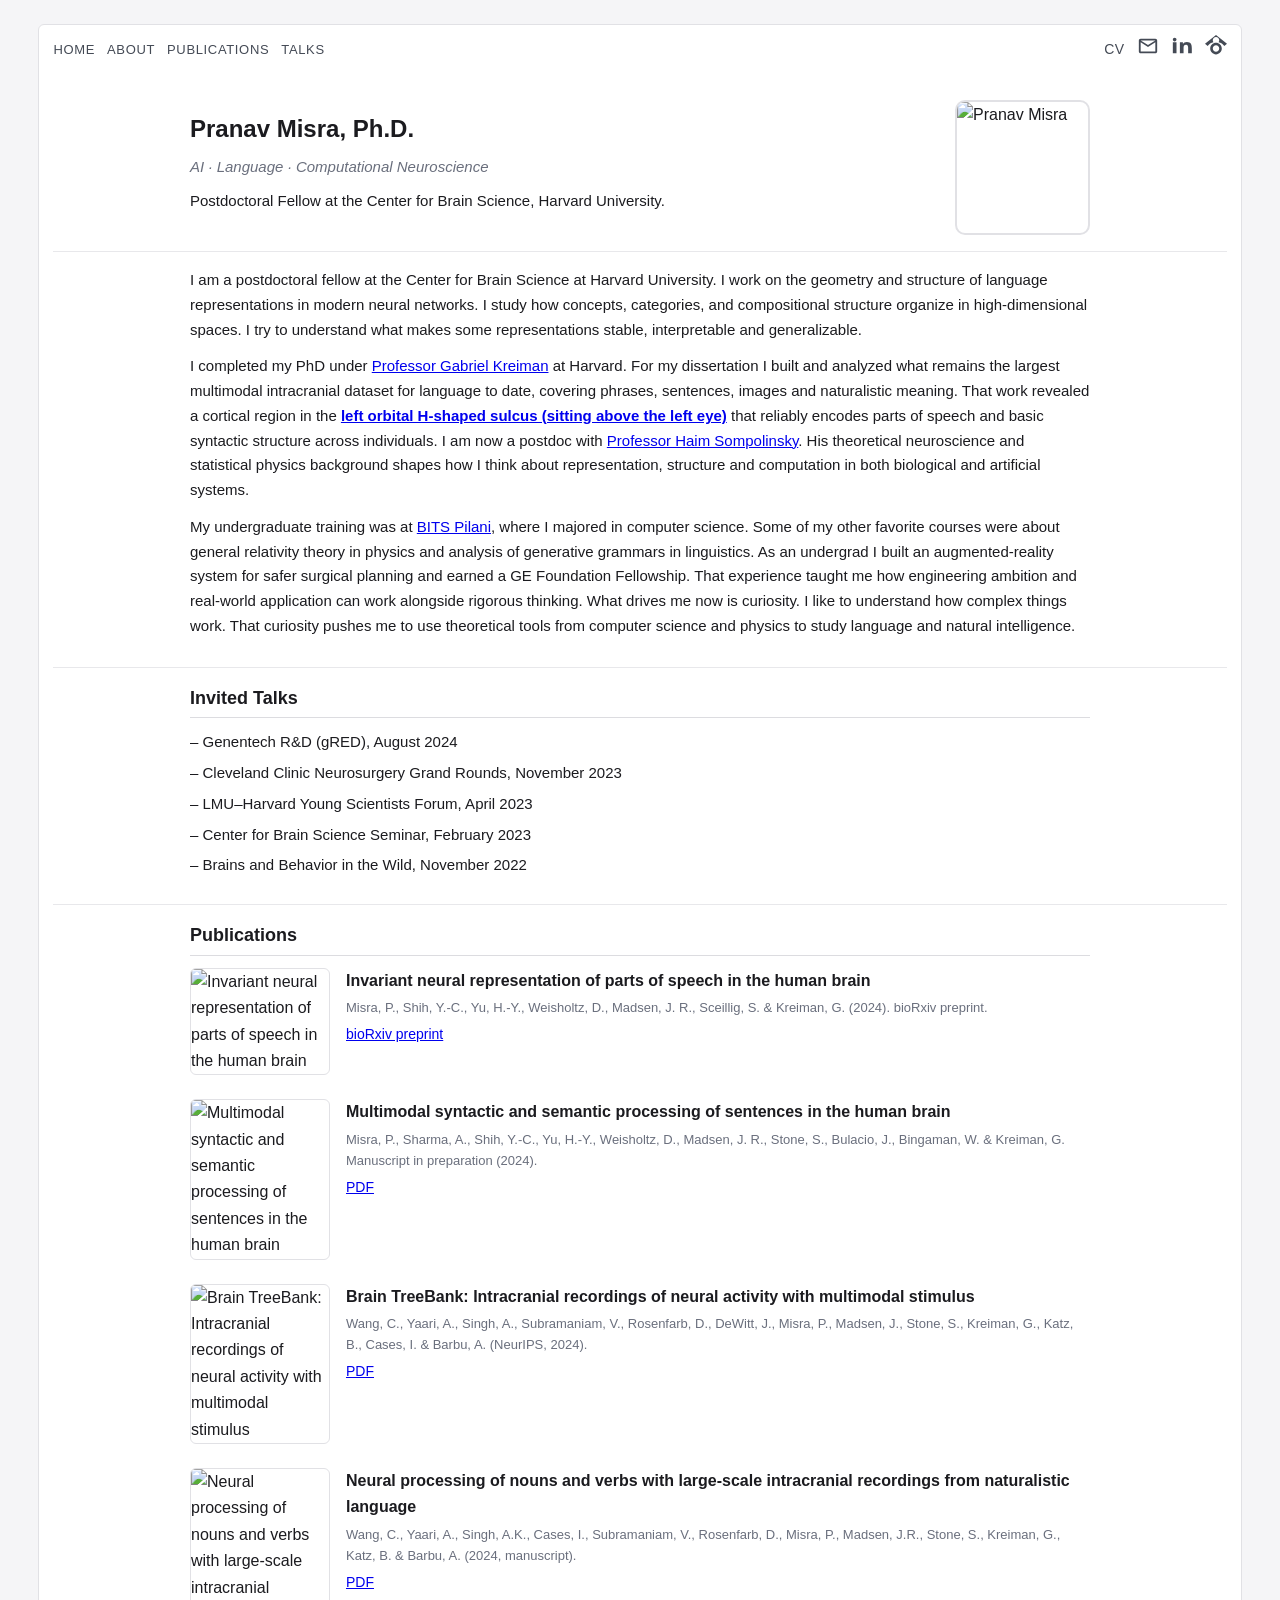
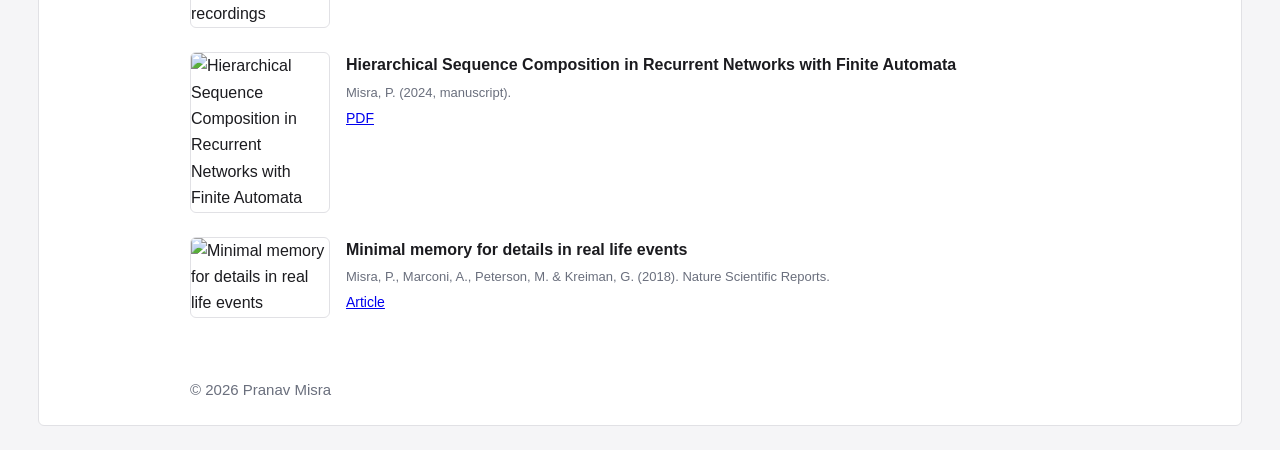
==== commit 6c899edc: "H sulcus" ====
--- a/index.html
+++ b/index.html
@@ -89,7 +89,7 @@
     </p>
 
     <p>
-      I completed my PhD under <a href="https://klab.tch.harvard.edu/people/GK_Personal_Page/GK_personal_page.html" target="_blank" rel="noreferrer">Professor Gabriel Kreiman</a> at Harvard. For my dissertation I built and analyzed what remains the largest multimodal intracranial dataset for language to date, covering phrases, sentences, images and naturalistic meaning. That work revealed a cortical region in the <strong style="color:#3a3f4d;">left orbital H-shaped sulcus</strong> that reliably encodes parts of speech and basic syntactic structure across individuals. I am now a postdoc with <a href="https://en.wikipedia.org/wiki/Haim_Sompolinsky" target="_blank" rel="noreferrer">Professor Haim Sompolinsky</a>. His theoretical neuroscience and statistical physics background shapes how I think about representation, structure and computation in both biological and artificial systems.
+      I completed my PhD under <a href="https://klab.tch.harvard.edu/people/GK_Personal_Page/GK_personal_page.html" target="_blank" rel="noreferrer">Professor Gabriel Kreiman</a> at Harvard. For my dissertation I built and analyzed what remains the largest multimodal intracranial dataset for language to date, covering phrases, sentences, images and naturalistic meaning. That work revealed a cortical region in the <strong style="color:#3a3f4d;"> <a href="https://commons.wikimedia.org/wiki/File:FrontalCaptsBasal.png" target="_blank" rel="noreferrer">left orbital H-shaped sulcus (sitting above the left eye)</a> </strong> that reliably encodes parts of speech and basic syntactic structure across individuals. I am now a postdoc with <a href="https://en.wikipedia.org/wiki/Haim_Sompolinsky" target="_blank" rel="noreferrer">Professor Haim Sompolinsky</a>. His theoretical neuroscience and statistical physics background shapes how I think about representation, structure and computation in both biological and artificial systems.
     </p>
 
     <p>
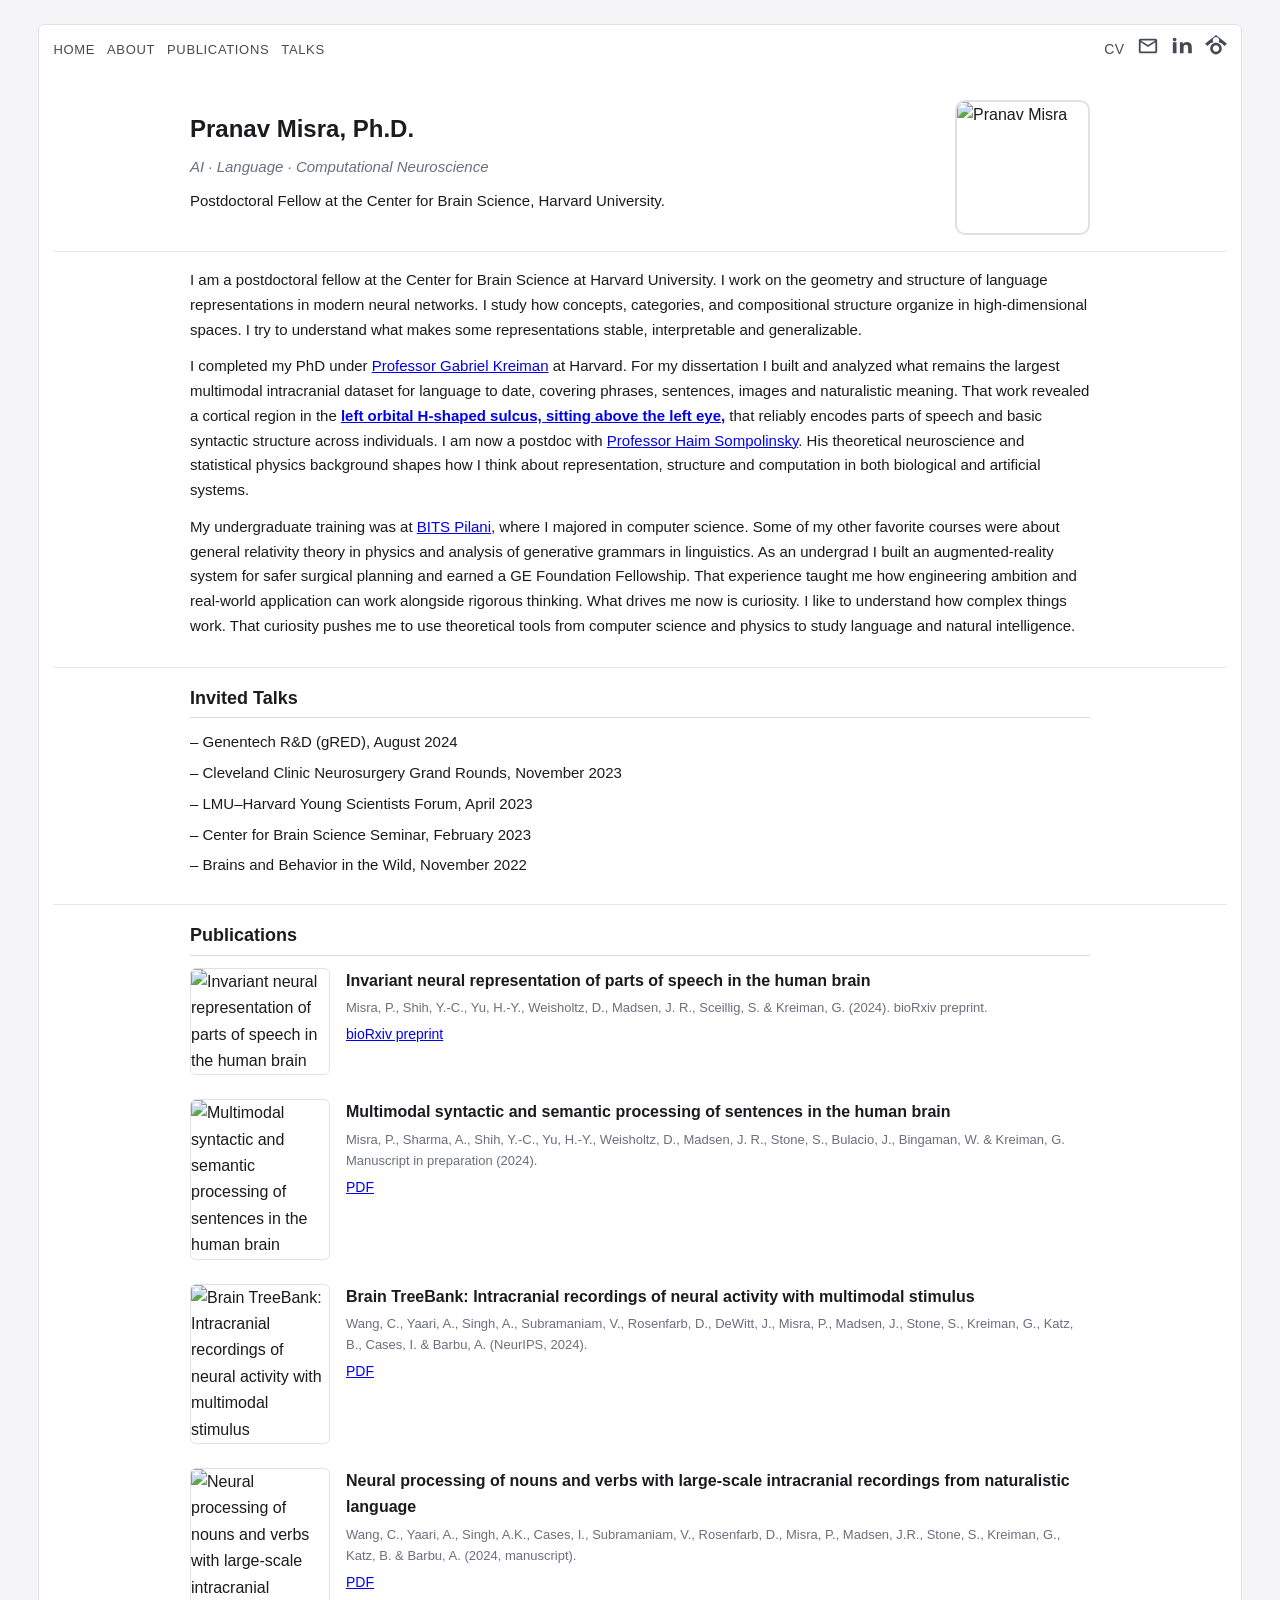
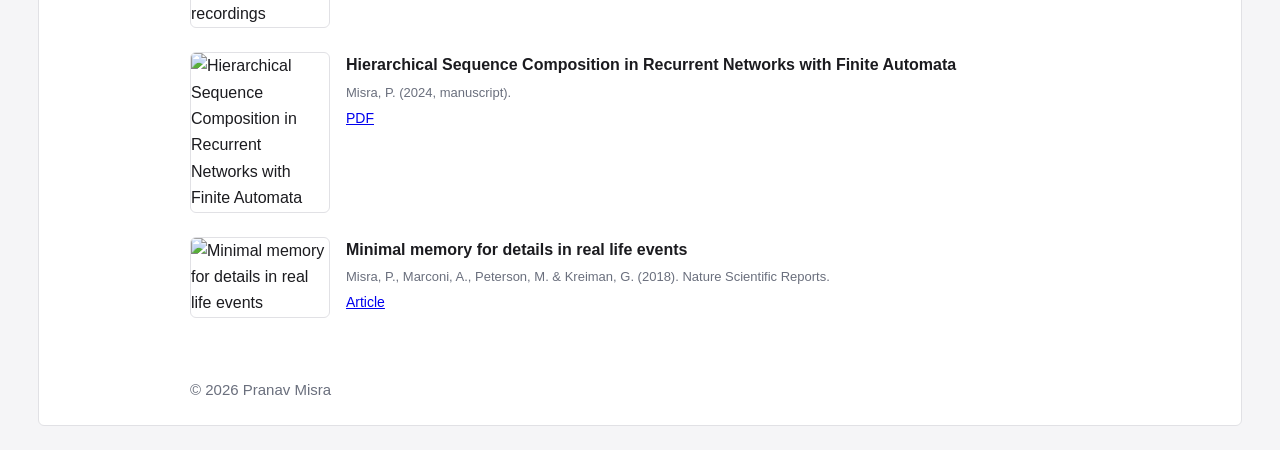
==== commit 8f9323f5: "sitting comma" ====
--- a/index.html
+++ b/index.html
@@ -89,7 +89,7 @@
     </p>
 
     <p>
-      I completed my PhD under <a href="https://klab.tch.harvard.edu/people/GK_Personal_Page/GK_personal_page.html" target="_blank" rel="noreferrer">Professor Gabriel Kreiman</a> at Harvard. For my dissertation I built and analyzed what remains the largest multimodal intracranial dataset for language to date, covering phrases, sentences, images and naturalistic meaning. That work revealed a cortical region in the <strong style="color:#3a3f4d;"> <a href="https://commons.wikimedia.org/wiki/File:FrontalCaptsBasal.png" target="_blank" rel="noreferrer">left orbital H-shaped sulcus (sitting above the left eye)</a> </strong> that reliably encodes parts of speech and basic syntactic structure across individuals. I am now a postdoc with <a href="https://en.wikipedia.org/wiki/Haim_Sompolinsky" target="_blank" rel="noreferrer">Professor Haim Sompolinsky</a>. His theoretical neuroscience and statistical physics background shapes how I think about representation, structure and computation in both biological and artificial systems.
+      I completed my PhD under <a href="https://klab.tch.harvard.edu/people/GK_Personal_Page/GK_personal_page.html" target="_blank" rel="noreferrer">Professor Gabriel Kreiman</a> at Harvard. For my dissertation I built and analyzed what remains the largest multimodal intracranial dataset for language to date, covering phrases, sentences, images and naturalistic meaning. That work revealed a cortical region in the <strong style="color:#3a3f4d;"> <a href="https://commons.wikimedia.org/wiki/File:FrontalCaptsBasal.png" target="_blank" rel="noreferrer">left orbital H-shaped sulcus, sitting above the left eye,</a> </strong> that reliably encodes parts of speech and basic syntactic structure across individuals. I am now a postdoc with <a href="https://en.wikipedia.org/wiki/Haim_Sompolinsky" target="_blank" rel="noreferrer">Professor Haim Sompolinsky</a>. His theoretical neuroscience and statistical physics background shapes how I think about representation, structure and computation in both biological and artificial systems.
     </p>
 
     <p>
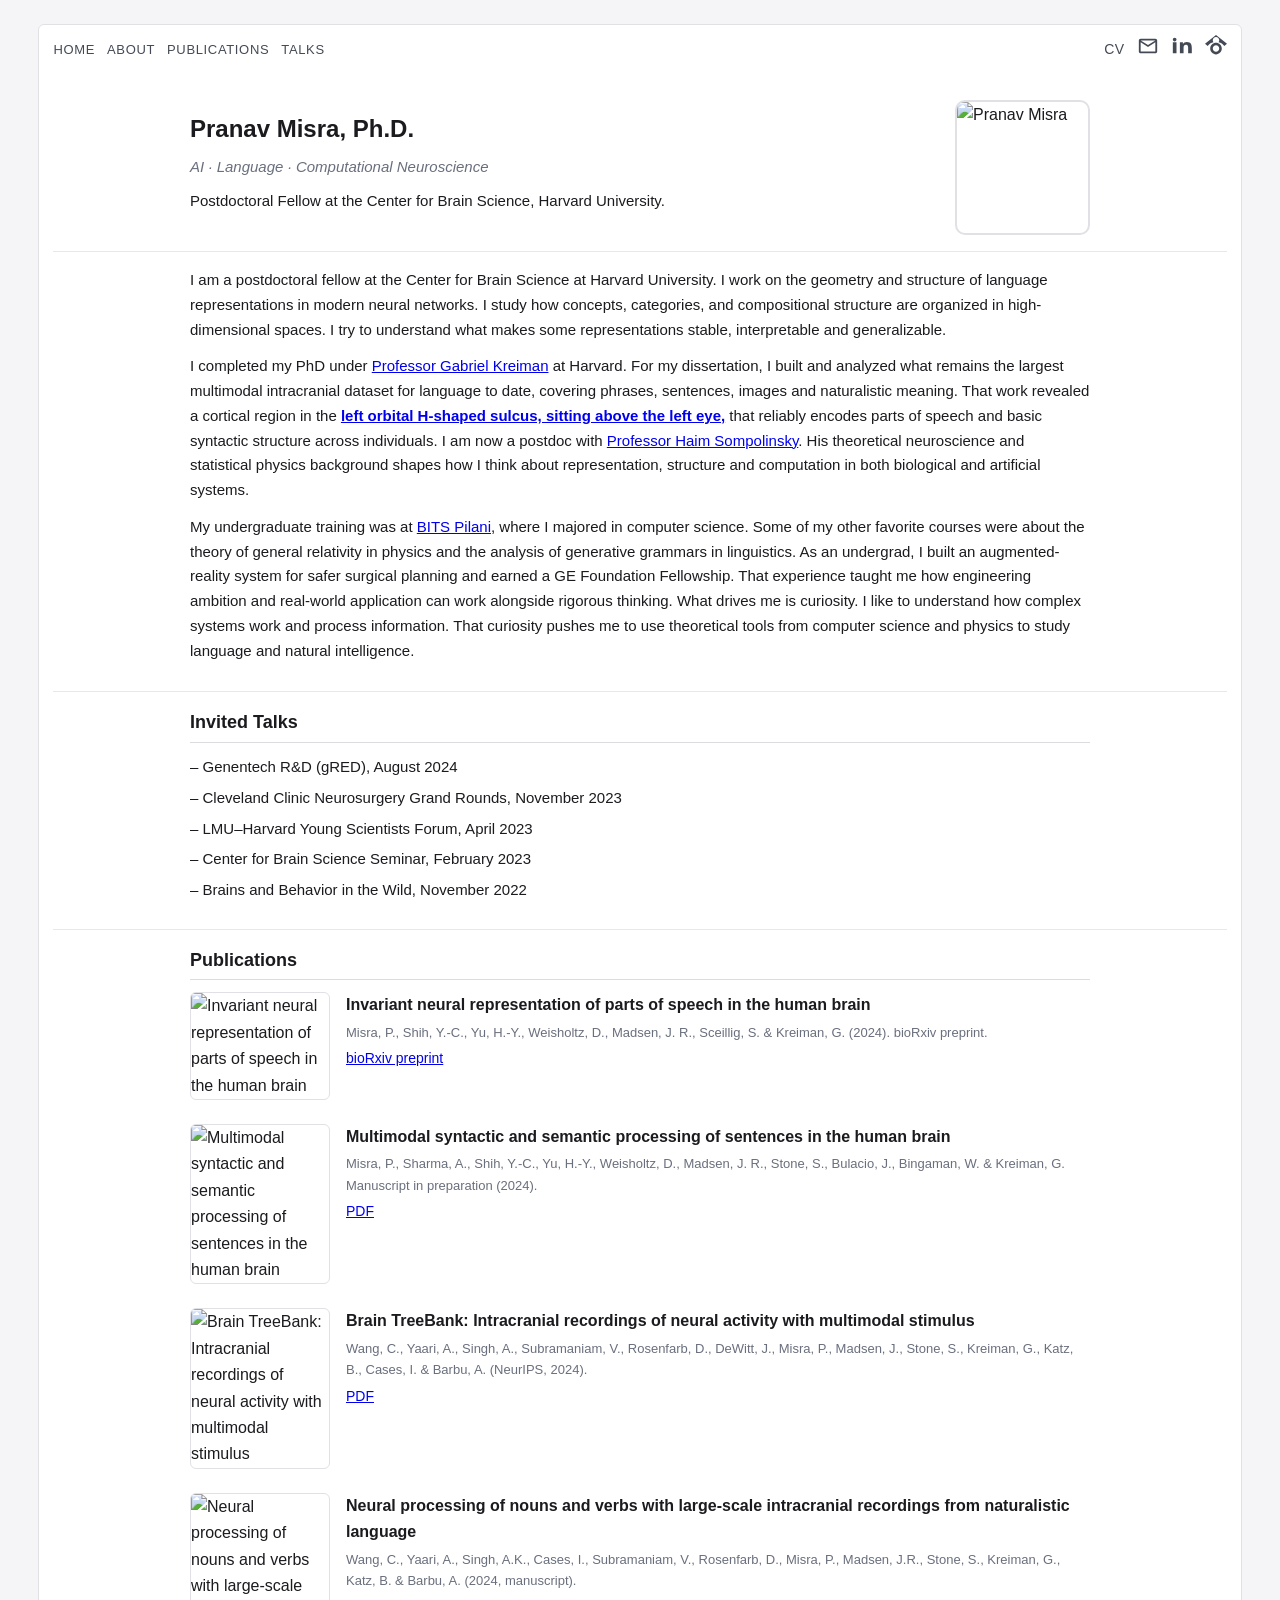
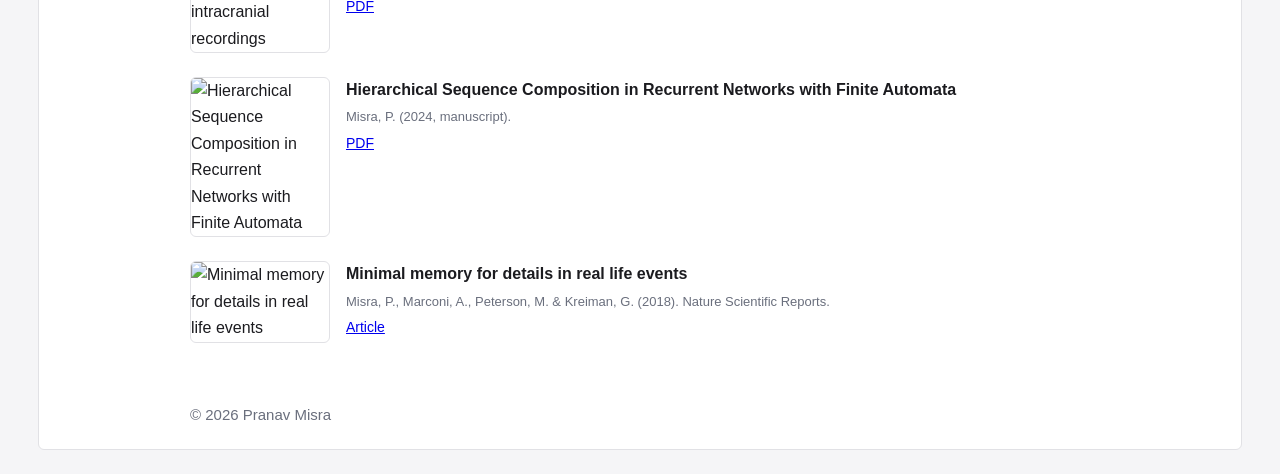
==== commit 5f4fcb6b: "grammar corrections" ====
--- a/index.html
+++ b/index.html
@@ -85,15 +85,15 @@
 <section id="about" class="section">
   <div class="container">
     <p>
-      I am a postdoctoral fellow at the Center for Brain Science at Harvard University. I work on the geometry and structure of language representations in modern neural networks. I study how concepts, categories, and compositional structure organize in high-dimensional spaces. I try to understand what makes some representations stable, interpretable and generalizable.
+      I am a postdoctoral fellow at the Center for Brain Science at Harvard University. I work on the geometry and structure of language representations in modern neural networks. I study how concepts, categories, and compositional structure are organized in high-dimensional spaces. I try to understand what makes some representations stable, interpretable and generalizable.
     </p>
 
     <p>
-      I completed my PhD under <a href="https://klab.tch.harvard.edu/people/GK_Personal_Page/GK_personal_page.html" target="_blank" rel="noreferrer">Professor Gabriel Kreiman</a> at Harvard. For my dissertation I built and analyzed what remains the largest multimodal intracranial dataset for language to date, covering phrases, sentences, images and naturalistic meaning. That work revealed a cortical region in the <strong style="color:#3a3f4d;"> <a href="https://commons.wikimedia.org/wiki/File:FrontalCaptsBasal.png" target="_blank" rel="noreferrer">left orbital H-shaped sulcus, sitting above the left eye,</a> </strong> that reliably encodes parts of speech and basic syntactic structure across individuals. I am now a postdoc with <a href="https://en.wikipedia.org/wiki/Haim_Sompolinsky" target="_blank" rel="noreferrer">Professor Haim Sompolinsky</a>. His theoretical neuroscience and statistical physics background shapes how I think about representation, structure and computation in both biological and artificial systems.
+      I completed my PhD under <a href="https://klab.tch.harvard.edu/people/GK_Personal_Page/GK_personal_page.html" target="_blank" rel="noreferrer">Professor Gabriel Kreiman</a> at Harvard. For my dissertation, I built and analyzed what remains the largest multimodal intracranial dataset for language to date, covering phrases, sentences, images and naturalistic meaning. That work revealed a cortical region in the <strong style="color:#3a3f4d;"> <a href="https://commons.wikimedia.org/wiki/File:FrontalCaptsBasal.png" target="_blank" rel="noreferrer">left orbital H-shaped sulcus, sitting above the left eye,</a> </strong> that reliably encodes parts of speech and basic syntactic structure across individuals. I am now a postdoc with <a href="https://en.wikipedia.org/wiki/Haim_Sompolinsky" target="_blank" rel="noreferrer">Professor Haim Sompolinsky</a>. His theoretical neuroscience and statistical physics background shapes how I think about representation, structure and computation in both biological and artificial systems.
     </p>
 
     <p>
-      My undergraduate training was at <a href="https://www.bits-pilani.ac.in/" target="_blank" rel="noreferrer">BITS Pilani</a>, where I majored in computer science. Some of my other favorite courses were about general relativity theory in physics and analysis of generative grammars in linguistics. As an undergrad I built an augmented-reality system for safer surgical planning and earned a GE Foundation Fellowship. That experience taught me how engineering ambition and real-world application can work alongside rigorous thinking. What drives me now is curiosity. I like to understand how complex things work. That curiosity pushes me to use theoretical tools from computer science and physics to study language and natural intelligence.
+      My undergraduate training was at <a href="https://www.bits-pilani.ac.in/" target="_blank" rel="noreferrer">BITS Pilani</a>, where I majored in computer science. Some of my other favorite courses were about the theory of general relativity in physics and the analysis of generative grammars in linguistics. As an undergrad, I built an augmented-reality system for safer surgical planning and earned a GE Foundation Fellowship. That experience taught me how engineering ambition and real-world application can work alongside rigorous thinking. What drives me is curiosity. I like to understand how complex systems work and process information. That curiosity pushes me to use theoretical tools from computer science and physics to study language and natural intelligence.
     </p>
   </div>
 </section>    
